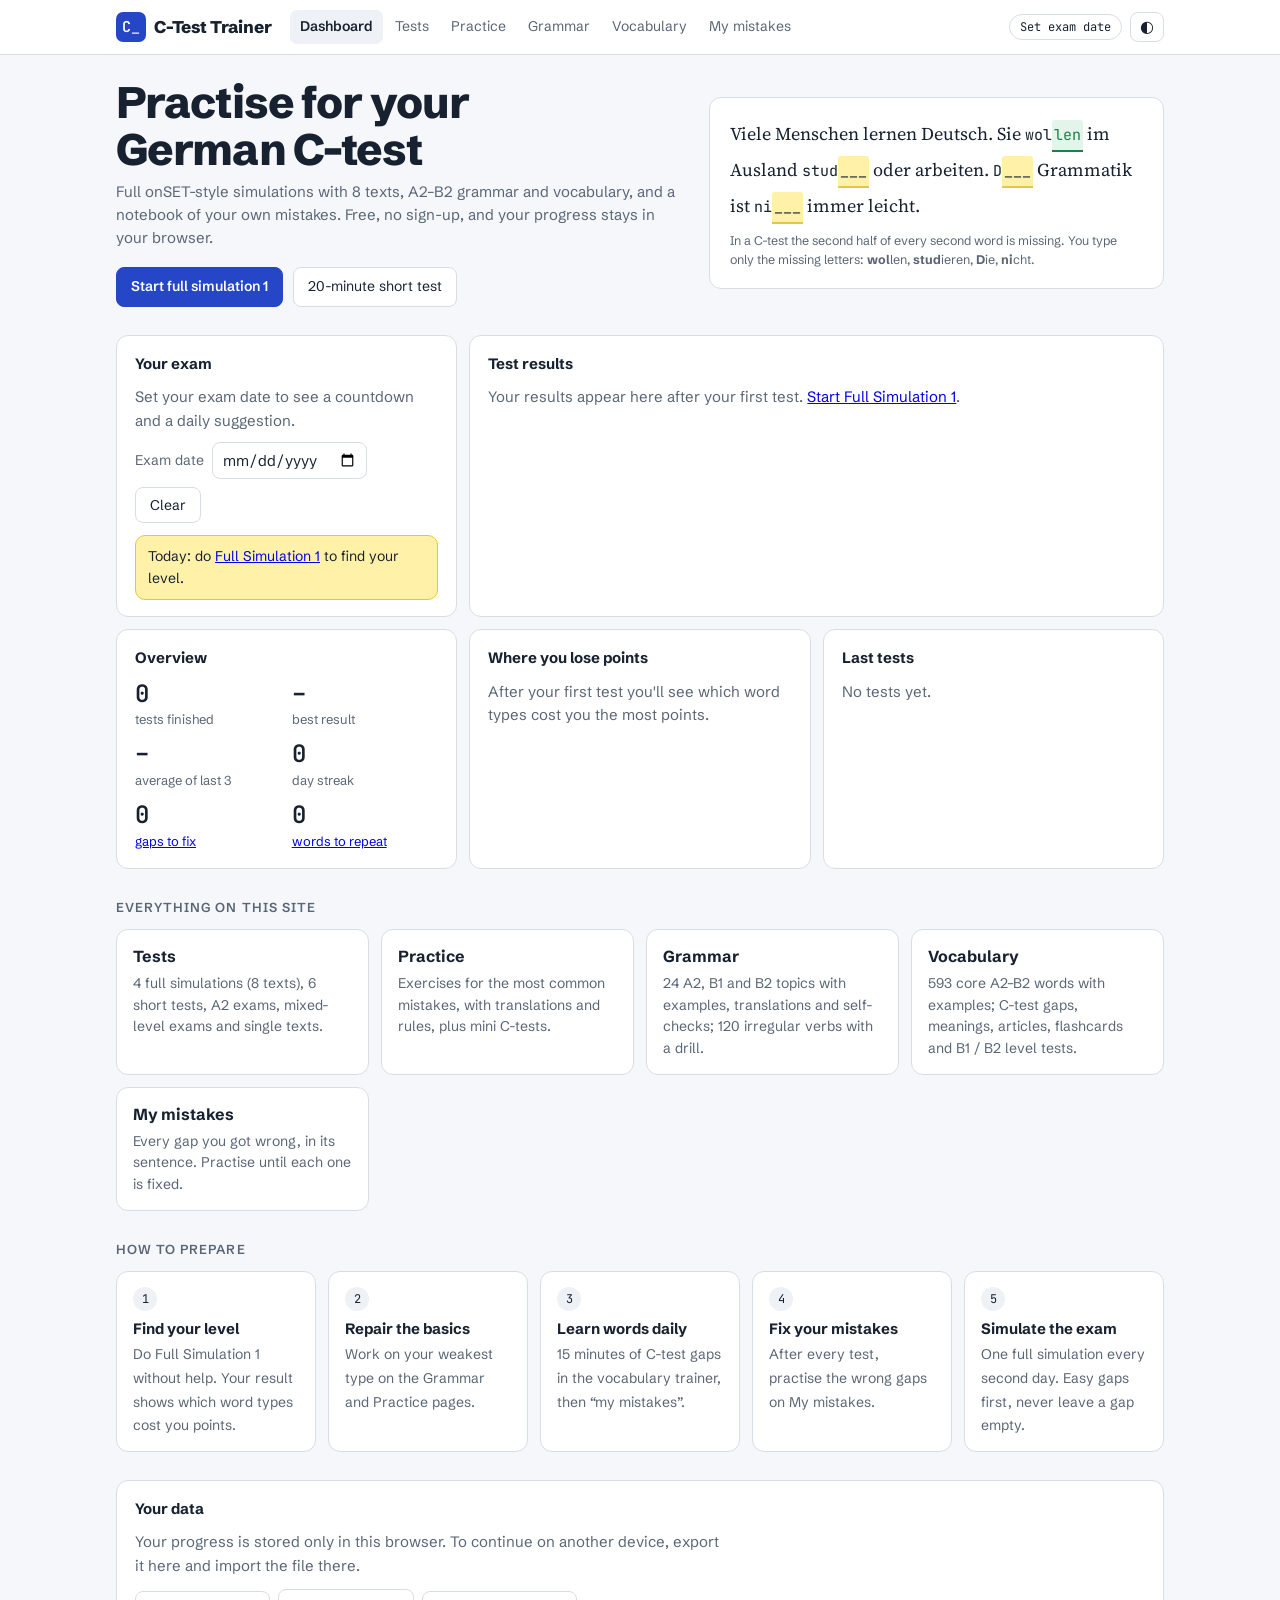
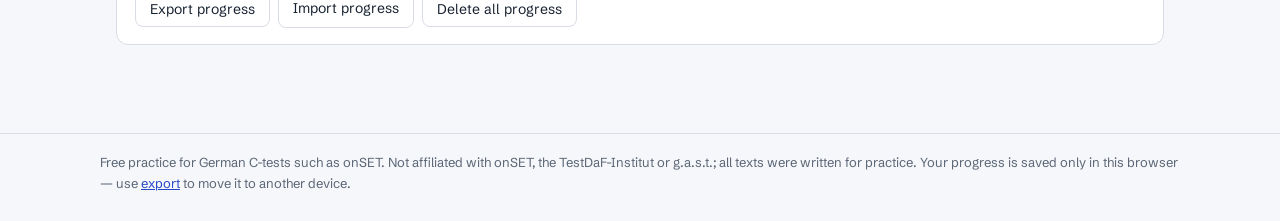
==== index.html @ a5097a30 "Add onSET C-test practice site Static site for practising the German onSET C-test: simulations, shor" ====
<!doctype html>
<html lang="en">
<head>
<meta charset="utf-8">
<meta name="viewport" content="width=device-width, initial-scale=1, viewport-fit=cover">
<title>C-Test Trainer · free onSET practice</title>
<meta name="description" content="Free practice for German C-tests such as onSET: full 8-text simulations, grammar and vocabulary for A2–B2, a mistake notebook and progress tracking. No sign-up.">
<meta property="og:title" content="C-Test Trainer · free onSET practice">
<meta property="og:description" content="Full C-test simulations, A2–B2 grammar and vocabulary, a mistake notebook and progress tracking. No sign-up.">
<link rel="icon" href="assets/icon.svg" type="image/svg+xml">
<link rel="stylesheet" href="assets/common.css">
<script src="assets/common.js"></script>
<link rel="preconnect" href="https://fonts.googleapis.com">
<link rel="preconnect" href="https://fonts.gstatic.com" crossorigin>
<link rel="stylesheet" href="https://fonts.googleapis.com/css2?family=JetBrains+Mono:wght@400;600&family=Schibsted+Grotesk:wght@400;600;800&family=Source+Serif+4:opsz,wght@8..60,400;8..60,600&display=swap">
<style>
/* Layout: intro with a sample C-test line, then a dashboard grid (exam date, stats, chart, focus), then the method and data tools */
.hero{display:grid;grid-template-columns:minmax(0,1.25fr) minmax(0,1fr);gap:24px;align-items:center}
.hero h1{font-size:clamp(30px,5vw,44px);line-height:1.08}
.hero .cta{display:flex;gap:10px;flex-wrap:wrap;margin-top:18px}
.sample{background:var(--card);border:1px solid var(--line);border-radius:12px;padding:18px 20px;font-family:var(--text);font-size:18px;line-height:2}
.sample .g{font-family:var(--mono);font-size:15px;white-space:nowrap}
.sample .g i{display:inline-block;min-width:3.4ch;border-bottom:2px solid var(--mark-line);background:var(--mark);font-style:normal;text-align:center;border-radius:3px 3px 0 0;padding:0 2px}
.sample .g i.on{background:var(--ok-bg);border-color:var(--ok);color:var(--ok)}
.sample small{display:block;font-family:var(--ui);font-size:12.5px;color:var(--muted);line-height:1.5;margin-top:8px}
@media (max-width:760px){.hero{grid-template-columns:1fr}}
.dash{display:grid;grid-template-columns:repeat(12,minmax(0,1fr));gap:12px}
.dash > *{grid-column:span 12}
@media (min-width:860px){.c4{grid-column:span 4}.c8{grid-column:span 8}.c6{grid-column:span 6}}
.box h3{margin:0 0 10px;font-size:15px}
.big{font-family:var(--mono);font-size:40px;font-weight:600;line-height:1}
.big small{font-size:.4em;color:var(--muted);margin-left:4px}
.stats{display:grid;grid-template-columns:repeat(2,minmax(0,1fr));gap:10px}
.stat b{display:block;font-family:var(--mono);font-size:24px;font-weight:600;line-height:1.15}
.stat span{font-size:13px;color:var(--muted)}
.chart svg{width:100%;height:auto;display:block}
.chart .axis{font-family:var(--mono);font-size:10px;fill:var(--muted)}
.chart .grid{stroke:var(--line);stroke-width:1}
.chart .line{fill:none;stroke:var(--accent);stroke-width:2.2}
.chart .area{fill:var(--accent);opacity:.1}
.chart .dot{fill:var(--accent)}
.chart .last{fill:var(--card);stroke:var(--accent);stroke-width:2.5}
.chart .lbl{font-family:var(--mono);font-size:11px;fill:var(--ink);font-weight:600}
.catrow{display:grid;grid-template-columns:minmax(0,1fr) 64px;gap:2px 10px;margin-bottom:10px}
.catrow .bar{grid-column:1/-1;height:8px;border-radius:4px;background:var(--line);overflow:hidden}
.catrow .bar i{display:block;height:100%;background:var(--ok)}
.catrow.weak .bar i{background:var(--bad)}
.steps{list-style:none;margin:0;padding:0;display:grid;grid-template-columns:repeat(auto-fit,minmax(190px,1fr));gap:12px;counter-reset:s}
.steps li{background:var(--card);border:1px solid var(--line);border-radius:12px;padding:14px 16px;counter-increment:s}
.steps li::before{content:counter(s);display:inline-flex;width:24px;height:24px;border-radius:50%;background:var(--soft);color:var(--ink);font-family:var(--mono);font-size:12px;align-items:center;justify-content:center;margin-bottom:6px}
.steps b{display:block;margin-bottom:2px}
.steps span{font-size:14px;color:var(--muted)}
.cards{display:grid;grid-template-columns:repeat(auto-fit,minmax(220px,1fr));gap:12px}
.card{display:flex;flex-direction:column;gap:4px;background:var(--card);border:1px solid var(--line);border-radius:12px;padding:14px 16px;text-decoration:none;color:var(--ink)}
.card:hover{border-color:var(--accent)}
.card b{font-size:16px}
.card span{font-size:14px;color:var(--muted)}
.datebox{display:flex;gap:8px;align-items:center;flex-wrap:wrap;margin-top:10px}
.datebox input{font-family:var(--ui);font-size:15px;padding:7px 9px;border:1px solid var(--line);border-radius:8px;background:var(--card);color:var(--ink)}
.today{background:var(--mark);border:1px solid var(--mark-line);border-radius:10px;padding:10px 12px;font-size:14px;margin-top:12px}
.confirm{display:flex;gap:8px;align-items:center;flex-wrap:wrap;font-size:14px}
.msg{font-size:13px;color:var(--muted)}
</style>
</head>
<body>
<main class="page">
  <section class="hero">
    <div>
      <h1>Practise for your German C-test</h1>
      <p class="lead">Full onSET-style simulations with 8 texts, A2–B2 grammar and vocabulary, and a notebook of your own mistakes. Free, no sign-up, and your progress stays in your browser.</p>
      <div class="cta"><a class="btn primary" href="test.html#F1">Start full simulation 1</a><a class="btn" href="test.html#O1">20-minute short test</a></div>
    </div>
    <div class="sample" aria-label="Example of a C-test">
      Viele Menschen lernen Deutsch. Sie <span class="g">wol<i class="on">len</i></span> im Ausland <span class="g">stud<i>___</i></span> oder arbeiten. <span class="g">D<i>___</i></span> Grammatik ist <span class="g">ni<i>___</i></span> immer leicht.
      <small>In a C-test the second half of every second word is missing. You type only the missing letters: <b>wol</b>len, <b>stud</b>ieren, <b>D</b>ie, <b>ni</b>cht.</small>
    </div>
  </section>

  <section class="dash" aria-label="Your progress">
    <div class="box c4" id="exam">
      <h3>Your exam</h3>
      <div id="countdown"></div>
      <div class="datebox"><label for="examDate" class="muted" style="font-size:14px">Exam date</label><input type="date" id="examDate"><button class="btn" id="clearDate" type="button">Clear</button></div>
      <div class="today" id="todayPlan"></div>
    </div>
    <div class="box c8 chart">
      <h3>Test results</h3>
      <div id="chart"></div>
    </div>
    <div class="box c4">
      <h3>Overview</h3>
      <div class="stats" id="stats"></div>
    </div>
    <div class="box c4">
      <h3>Where you lose points</h3>
      <div id="cats"></div>
    </div>
    <div class="box c4">
      <h3>Last tests</h3>
      <div id="last"></div>
    </div>
  </section>

  <section>
    <h2>Everything on this site</h2>
    <div class="cards">
      <a class="card" href="test.html"><b>Tests</b><span>4 full simulations (8 texts), 6 short tests, A2 exams, mixed-level exams and single texts.</span></a>
      <a class="card" href="practice.html"><b>Practice</b><span>Exercises for the most common mistakes, with translations and rules, plus mini C-tests.</span></a>
      <a class="card" href="grammar.html"><b>Grammar</b><span>24 A2, B1 and B2 topics with examples, translations and self-checks; 120 irregular verbs with a drill.</span></a>
      <a class="card" href="vocab.html"><b>Vocabulary</b><span>593 core A2–B2 words with examples; C-test gaps, meanings, articles, flashcards and B1 / B2 level tests.</span></a>
      <a class="card" href="mistakes.html"><b>My mistakes</b><span>Every gap you got wrong, in its sentence. Practise until each one is fixed.</span></a>
    </div>
  </section>

  <section>
    <h2>How to prepare</h2>
    <ol class="steps">
      <li><b>Find your level</b><span>Do Full Simulation 1 without help. Your result shows which word types cost you points.</span></li>
      <li><b>Repair the basics</b><span>Work on your weakest type on the Grammar and Practice pages.</span></li>
      <li><b>Learn words daily</b><span>15 minutes of C-test gaps in the vocabulary trainer, then “my mistakes”.</span></li>
      <li><b>Fix your mistakes</b><span>After every test, practise the wrong gaps on My mistakes.</span></li>
      <li><b>Simulate the exam</b><span>One full simulation every second day. Easy gaps first, never leave a gap empty.</span></li>
    </ol>
  </section>

  <section class="box" id="data">
    <h3>Your data</h3>
    <p style="margin:0 0 12px;max-width:65ch" class="muted">Your progress is stored only in this browser. To continue on another device, export it here and import the file there.</p>
    <div class="confirm">
      <button class="btn" id="export" type="button">Export progress</button>
      <label class="btn" for="importFile" style="cursor:pointer">Import progress</label><input type="file" id="importFile" accept="application/json,.json" hidden>
      <button class="btn" id="reset" type="button">Delete all progress</button>
      <span id="resetConfirm" hidden>Really delete everything? <button class="btn" id="resetYes" type="button" style="border-color:var(--bad);color:var(--bad)">Yes, delete</button> <button class="btn" id="resetNo" type="button">Cancel</button></span>
      <span class="msg" id="dataMsg"></span>
    </div>
  </section>
</main>
<script>
(function(){
"use strict";
const esc = s => String(s).replace(/[&<>"]/g, c => ({"&":"&amp;","<":"&lt;",">":"&gt;",'"':"&quot;"}[c]));
const CATN = {fn:"Small words", det:"Articles & pronouns", verb:"Verbs & adjectives", noun:"Nouns"};
const CATLINK = {fn:"vocab.html", det:"grammar.html#artikel", verb:"grammar.html#verbliste", noun:"grammar.html#nomen"};
const attempts = CTT.list("attempts").filter(a=>a.max>0 && (a.texts||[]).length).sort((a,b)=>String(a.updated||a.at).localeCompare(String(b.updated||b.at)));
const finished = attempts.filter(a=>a.status==="finished");

/* exam date + countdown + today's suggestion */
const dateIn = document.getElementById("examDate");
dateIn.value = CTT.getExamDate();
function renderExam(){
  const dl = CTT.daysLeft();
  document.getElementById("countdown").innerHTML = dl===null ? `<p class="muted" style="margin:0">Set your exam date to see a countdown and a daily suggestion.</p>`
    : dl>0 ? `<span class="big">${dl}<small>${dl===1?"day":"days"} left</small></span>` : dl===0 ? `<span class="big" style="font-size:30px">Exam day · Viel Erfolg!</span>` : `<p class="muted" style="margin:0">That date has passed. Set your next exam date.</p>`;
  let plan;
  const last = finished[finished.length-1];
  const studiedToday = !!CTT.store.days[CTT.today()];
  if(dl===0) plan = "Today: no new material. Read the first and last sentence of each text, fill easy gaps first, never leave a gap empty.";
  else if(dl===1) plan = "Tomorrow is the exam: only light review today (vocabulary flashcards, 1–2 short texts) and sleep early.";
  else if(!finished.length) plan = `Today: do <a href="test.html#F1">Full Simulation 1</a> to find your level.`;
  else {
    const daysSince = last ? Math.round((new Date(CTT.today()) - new Date(String(last.updated||last.at).slice(0,10)))/864e5) : 9;
    const weak = weakest();
    if(daysSince>=2) plan = `Today: a full simulation. Next up: <a href="test.html#${nextSim()}">${nextSim().replace("F","Full Simulation ")}</a>.`;
    else plan = `Today: fix your mistakes on <a href="mistakes.html">My mistakes</a>, then practise <a href="${CATLINK[weak]||"practice.html"}">${CATN[weak]||"your weakest area"}</a> and 15 minutes of <a href="vocab.html">vocabulary</a>.`;
  }
  document.getElementById("todayPlan").innerHTML = (studiedToday ? "✓ You practised today. " : "") + plan;
}
function nextSim(){ for(const s of ["F1","F2","F3","F4"]){ if(!finished.some(a=>(a.texts||[]).some(t=>String(t.id||"").startsWith(s.toLowerCase()+"-")))) return s; } return "F1"; }
dateIn.addEventListener("change",()=>{ CTT.setExamDate(dateIn.value); renderExam(); });
document.getElementById("clearDate").onclick = ()=>{ dateIn.value=""; CTT.setExamDate(""); renderExam(); };

/* category totals over all saved tests */
function catTotals(){ const t = {}; attempts.forEach(a=>Object.entries(a.cats||{}).forEach(([k,v])=>{ t[k]=t[k]||{ok:0,n:0}; t[k].ok+=v.ok; t[k].n+=v.n; })); return t; }
function weakest(){ const t = catTotals(); const r = Object.entries(t).filter(([,v])=>v.n>0).sort((a,b)=>a[1].ok/a[1].n-b[1].ok/b[1].n); return r.length ? r[0][0] : null; }

/* stats */
function renderStats(){
  const pcts = finished.map(a=>a.score/a.max*100);
  const best = pcts.length ? Math.round(Math.max(...pcts)) : null;
  const last3 = pcts.slice(-3); const avg = last3.length ? Math.round(last3.reduce((x,y)=>x+y,0)/last3.length) : null;
  let vocabMiss = 0; try{ vocabMiss = ((JSON.parse(localStorage.getItem("vocab-a2b1-v1"))||{}).miss||[]).length; }catch(e){}
  const open = new Set(); attempts.forEach(a=>(a.mistakes||[]).forEach(m=>{ const k=m.word+"|"+m.ctx; if(!(CTT.store.fixed||{})[k]) open.add(k); }));
  document.getElementById("stats").innerHTML = [
    [finished.length, "tests finished"], [best===null?"–":best+"%", "best result"], [avg===null?"–":avg+"%", "average of last 3"], [CTT.streak(), "day streak"], [open.size, `<a href="mistakes.html">gaps to fix</a>`], [vocabMiss, `<a href="vocab.html">words to repeat</a>`]
  ].map(([n,l])=>`<div class="stat"><b>${n}</b><span>${l}</span></div>`).join("");
}

/* chart: percentage per finished test, drawn to scale */
function renderChart(){
  const el = document.getElementById("chart");
  const pts = finished.slice(-20);
  if(pts.length<1){ el.innerHTML = `<p class="muted" style="margin:0">Your results appear here after your first test. <a href="test.html#F1">Start Full Simulation 1</a>.</p>`; return; }
  const W = 640, H = 220, L = 40, R = 16, T = 14, B = 30;
  const x = i => pts.length===1 ? (L+W-R)/2 : L + i*(W-L-R)/(pts.length-1);
  const y = p => T + (100-p)*(H-T-B)/100;
  const vals = pts.map(a=>a.score/a.max*100);
  let s = `<svg viewBox="0 0 ${W} ${H}" role="img" aria-label="Test results in percent, oldest to newest">`;
  [0,25,50,75,100].forEach(g=>{ s += `<line class="grid" x1="${L}" x2="${W-R}" y1="${y(g)}" y2="${y(g)}"/><text class="axis" x="${L-6}" y="${y(g)+3}" text-anchor="end">${g}%</text>`; });
  const path = vals.map((v,i)=>`${i?"L":"M"}${x(i).toFixed(1)},${y(v).toFixed(1)}`).join(" ");
  if(vals.length>1) s += `<path class="area" d="${path} L${x(vals.length-1).toFixed(1)},${y(0)} L${x(0).toFixed(1)},${y(0)} Z"/><path class="line" d="${path}"/>`;
  vals.forEach((v,i)=>{ s += `<circle class="${i===vals.length-1?"last":"dot"}" cx="${x(i).toFixed(1)}" cy="${y(v).toFixed(1)}" r="${i===vals.length-1?5:3}"><title>${esc(pts[i].title)}: ${pts[i].score}/${pts[i].max}</title></circle>`; });
  const lv = vals[vals.length-1], lx = x(vals.length-1);
  s += `<text class="lbl" x="${Math.min(lx, W-R-4)}" y="${Math.max(y(lv)-10, 12)}" text-anchor="${lx>W-80?"end":"middle"}">${Math.round(lv)}%</text>`;
  s += `<text class="axis" x="${L}" y="${H-8}">oldest</text><text class="axis" x="${W-R}" y="${H-8}" text-anchor="end">newest</text></svg>`;
  el.innerHTML = s;
}
function renderCats(){
  const t = catTotals(); const rows = Object.entries(t).filter(([,v])=>v.n>0).sort((a,b)=>a[1].ok/a[1].n-b[1].ok/b[1].n);
  document.getElementById("cats").innerHTML = rows.length ? rows.map(([k,v],i)=>`<div class="catrow ${i===0?"weak":""}"><a href="${CATLINK[k]}">${CATN[k]}</a><span class="num" style="text-align:right">${Math.round(v.ok/v.n*100)}%</span><span class="bar"><i style="width:${v.ok/v.n*100}%"></i></span></div>`).join("") + `<p class="msg" style="margin:4px 0 0">Share of correct gaps per word type, over all your tests. Red = practise this first.</p>`
    : `<p class="muted" style="margin:0">After your first test you'll see which word types cost you the most points.</p>`;
}
function renderLast(){
  const rows = attempts.slice(-5).reverse();
  document.getElementById("last").innerHTML = rows.length ? rows.map(a=>`<div style="display:flex;justify-content:space-between;gap:8px;padding:5px 0;border-bottom:1px solid var(--line);font-size:14px"><span>${esc(a.title)}${a.status!=="finished"?' <span class="muted">(stopped)</span>':""}<br><span class="muted" style="font-size:12px">${esc(String(a.updated||a.at).slice(0,10))}</span></span><span class="num">${a.score}/${a.max}</span></div>`).join("")
    : `<p class="muted" style="margin:0">No tests yet.</p>`;
}

/* data tools */
const msg = document.getElementById("dataMsg");
document.getElementById("export").onclick = ()=>{ CTT.exportData(); msg.textContent = "Exported. Keep the file to import it later."; };
document.getElementById("importFile").onchange = e=>{ const f = e.target.files[0]; if(!f) return;
  CTT.importData(f).then(()=>{ msg.textContent = "Imported. Reloading…"; setTimeout(()=>location.reload(), 600); }).catch(err=>{ msg.textContent = err.message || "Could not read this file."; }); };
document.getElementById("reset").onclick = ()=>{ document.getElementById("resetConfirm").hidden = false; };
document.getElementById("resetNo").onclick = ()=>{ document.getElementById("resetConfirm").hidden = true; };
document.getElementById("resetYes").onclick = ()=>{ CTT.resetData(); msg.textContent = "All progress deleted. Reloading…"; setTimeout(()=>location.reload(), 600); };

renderExam(); renderStats(); renderChart(); renderCats(); renderLast();
})();
</script>
</body>
</html>
---- assets/common.css ----
/* C-Test Trainer · shared tokens, navigation, footer and base components */
:root{
  --paper:#f5f7fa; --card:#ffffff; --ink:#172130; --muted:#5a6575; --line:#d8dde5; --soft:#eef1f6;
  --accent:#2446c7; --accent-ink:#ffffff; --mark:#fff1a8; --mark-line:#e2c64a;
  --ok:#1d7f47; --ok-bg:#e3f4ea; --bad:#b8322b; --bad-bg:#fbe7e5;
  --ui:"Schibsted Grotesk",system-ui,-apple-system,"Segoe UI",sans-serif;
  --text:"Source Serif 4",Georgia,"Times New Roman",serif;
  --mono:"JetBrains Mono",ui-monospace,Menlo,Consolas,monospace;
}
@media (prefers-color-scheme: dark){:root:not([data-theme="light"]){
  --paper:#0f131a; --card:#161c26; --ink:#e5e9f0; --muted:#98a2b1; --line:#2a3240; --soft:#1c2330;
  --accent:#8aa4ff; --accent-ink:#0f131a; --mark:#3a3417; --mark-line:#8a7a2c;
  --ok:#5fcf8f; --ok-bg:#16301f; --bad:#ff8a80; --bad-bg:#3a1c1a; color-scheme:dark}}
:root[data-theme="dark"]{
  --paper:#0f131a; --card:#161c26; --ink:#e5e9f0; --muted:#98a2b1; --line:#2a3240; --soft:#1c2330;
  --accent:#8aa4ff; --accent-ink:#0f131a; --mark:#3a3417; --mark-line:#8a7a2c;
  --ok:#5fcf8f; --ok-bg:#16301f; --bad:#ff8a80; --bad-bg:#3a1c1a; color-scheme:dark}
:root[data-theme="light"]{color-scheme:light}
*{box-sizing:border-box}
html,body{margin:0}
body{background:var(--paper);color:var(--ink);font-family:var(--ui);font-size:15px;line-height:1.55;-webkit-text-size-adjust:100%}
img{max-width:100%}
[hidden]{display:none!important}

/* navigation */
.ctt-nav{position:relative;z-index:50;background:var(--card);border-bottom:1px solid var(--line);padding-top:env(safe-area-inset-top,0px)}
.ctt-nav-in{max-width:1080px;margin:0 auto;padding:10px 16px;display:flex;align-items:center;gap:8px 18px;flex-wrap:wrap}
.ctt-brand{display:flex;align-items:center;gap:8px;font-weight:800;font-size:17px;letter-spacing:-.01em;color:var(--ink);text-decoration:none;white-space:nowrap}
.ctt-logo{display:inline-flex;align-items:baseline;justify-content:center;width:30px;height:30px;border-radius:7px;background:var(--accent);color:var(--accent-ink);font-family:var(--mono);font-size:15px;font-weight:600;line-height:30px}
.ctt-logo i{font-style:normal;opacity:.75}
.ctt-links{display:flex;gap:2px;overflow-x:auto;flex:1 1 auto;min-width:0;scrollbar-width:none}
.ctt-links::-webkit-scrollbar{display:none}
.ctt-links a{flex:none;color:var(--muted);text-decoration:none;font-size:14px;padding:6px 10px;border-radius:7px}
.ctt-links a:hover{color:var(--ink);background:var(--soft)}
.ctt-links a[aria-current="page"]{color:var(--ink);background:var(--soft);font-weight:600}
.ctt-tools{display:flex;align-items:center;gap:8px;margin-left:auto}
.ctt-chip{font-family:var(--mono);font-size:12px;padding:3px 10px;border:1px solid var(--line);border-radius:999px;color:var(--ink);text-decoration:none;white-space:nowrap}
.ctt-chip b{color:var(--accent)}
.ctt-theme{font-size:16px;line-height:1;padding:6px 9px;border-radius:8px;border:1px solid var(--line);background:var(--card);color:var(--ink);cursor:pointer}
.ctt-nav a:focus-visible,.ctt-theme:focus-visible{outline:3px solid var(--accent);outline-offset:2px}
@media (max-width:640px){.ctt-links{order:3;flex-basis:100%}.ctt-nav-in{gap:6px 10px}}

/* footer */
.ctt-foot{border-top:1px solid var(--line);margin-top:48px;padding:18px 16px calc(28px + env(safe-area-inset-bottom,0px));color:var(--muted);font-size:13px}
.ctt-foot div{max-width:1080px;margin:0 auto}
.ctt-foot a{color:var(--accent)}

/* base components for the new pages */
.page{max-width:1080px;margin:0 auto;padding-inline:16px;padding-block:24px 40px;display:flex;flex-direction:column;gap:28px}
.page h1{font-size:30px;font-weight:800;letter-spacing:-.02em;margin:0;text-wrap:balance}
.page h2{font-size:13px;text-transform:uppercase;letter-spacing:.08em;color:var(--muted);margin:0 0 12px;font-weight:600}
.lead{color:var(--muted);margin:6px 0 0;max-width:65ch}
.box{background:var(--card);border:1px solid var(--line);border-radius:12px;padding:16px 18px;min-width:0}
.grid{display:grid;grid-template-columns:repeat(auto-fit,minmax(220px,1fr));gap:12px}
.btn{font-family:var(--ui);font-size:14px;cursor:pointer;border-radius:8px;border:1px solid var(--line);background:var(--card);color:var(--ink);padding:8px 14px;text-decoration:none;display:inline-flex;align-items:center;gap:6px}
.btn:hover{border-color:var(--accent)}
.btn.primary{background:var(--accent);color:var(--accent-ink);border-color:var(--accent);font-weight:600}
.btn:focus-visible,input:focus-visible,select:focus-visible{outline:3px solid var(--accent);outline-offset:2px}
.num{font-family:var(--mono);font-variant-numeric:tabular-nums}
.muted{color:var(--muted)}
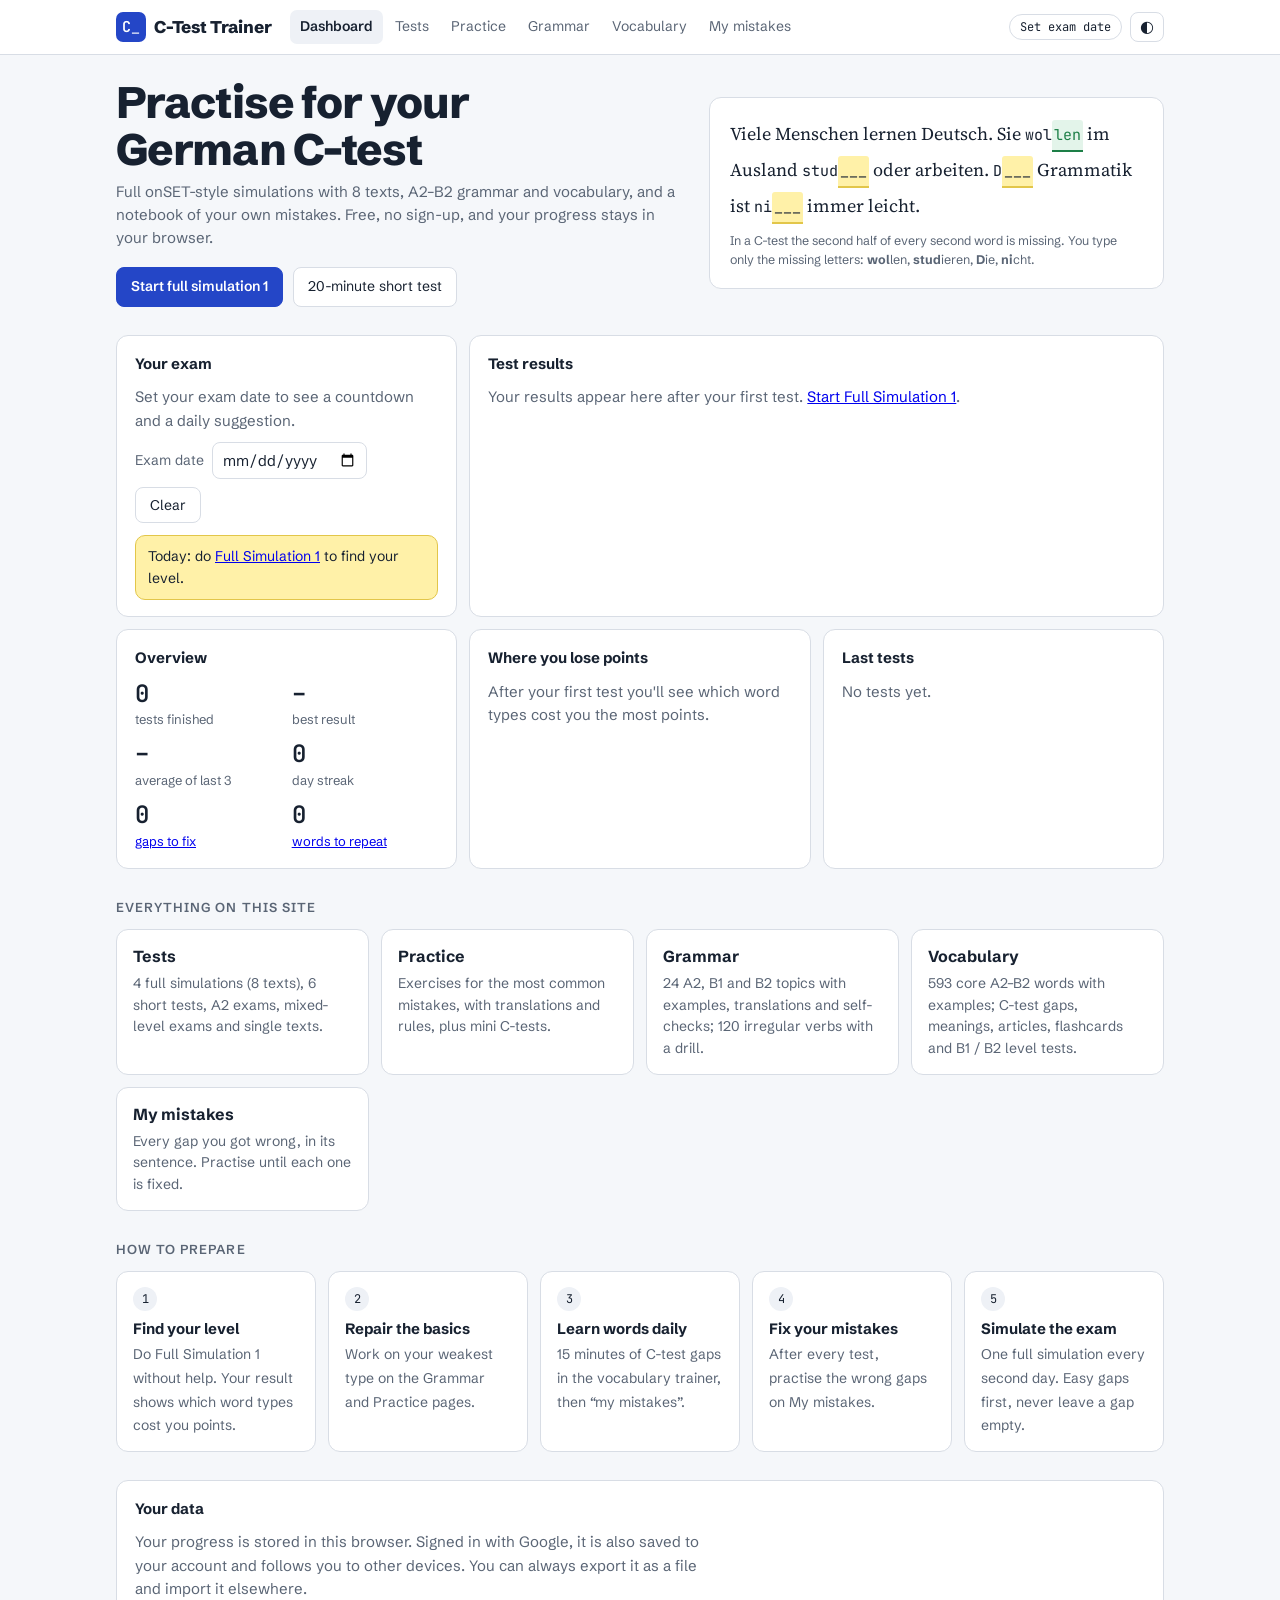
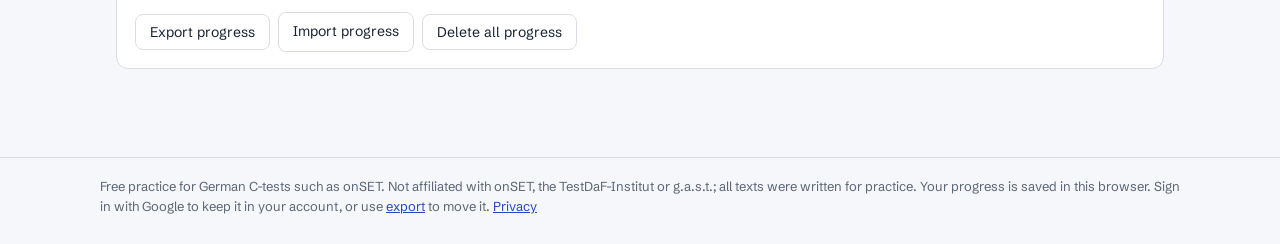
==== commit 6a3b99f2: "Add Google sign-in and account sync with Firebase Optional: when assets/firebase-config.js is filled" ====
--- a/index.html
+++ b/index.html
@@ -125,12 +125,13 @@
 
   <section class="box" id="data">
     <h3>Your data</h3>
-    <p style="margin:0 0 12px;max-width:65ch" class="muted">Your progress is stored only in this browser. To continue on another device, export it here and import the file there.</p>
+    <div id="accountBox"></div>
+    <p style="margin:0 0 12px;max-width:65ch" class="muted">Your progress is stored in this browser. Signed in with Google, it is also saved to your account and follows you to other devices. You can always export it as a file and import it elsewhere.</p>
     <div class="confirm">
       <button class="btn" id="export" type="button">Export progress</button>
       <label class="btn" for="importFile" style="cursor:pointer">Import progress</label><input type="file" id="importFile" accept="application/json,.json" hidden>
       <button class="btn" id="reset" type="button">Delete all progress</button>
-      <span id="resetConfirm" hidden>Really delete everything? <button class="btn" id="resetYes" type="button" style="border-color:var(--bad);color:var(--bad)">Yes, delete</button> <button class="btn" id="resetNo" type="button">Cancel</button></span>
+      <span id="resetConfirm" hidden>Really delete everything, including the copy in your account if you are signed in? <button class="btn" id="resetYes" type="button" style="border-color:var(--bad);color:var(--bad)">Yes, delete</button> <button class="btn" id="resetNo" type="button">Cancel</button></span>
       <span class="msg" id="dataMsg"></span>
     </div>
   </section>
@@ -222,7 +223,7 @@
   CTT.importData(f).then(()=>{ msg.textContent = "Imported. Reloading…"; setTimeout(()=>location.reload(), 600); }).catch(err=>{ msg.textContent = err.message || "Could not read this file."; }); };
 document.getElementById("reset").onclick = ()=>{ document.getElementById("resetConfirm").hidden = false; };
 document.getElementById("resetNo").onclick = ()=>{ document.getElementById("resetConfirm").hidden = true; };
-document.getElementById("resetYes").onclick = ()=>{ CTT.resetData(); msg.textContent = "All progress deleted. Reloading…"; setTimeout(()=>location.reload(), 600); };
+document.getElementById("resetYes").onclick = ()=>{ msg.textContent = "Deleting…"; CTT.resetData().then(()=>{ msg.textContent = "All progress deleted. Reloading…"; setTimeout(()=>location.reload(), 600); }).catch(()=>{ msg.textContent = "Could not delete the copy in your account. Check your connection and try again."; }); };
 
 renderExam(); renderStats(); renderChart(); renderCats(); renderLast();
 })();
--- a/assets/common.css
+++ b/assets/common.css
@@ -58,3 +58,20 @@
 .btn:focus-visible,input:focus-visible,select:focus-visible{outline:3px solid var(--accent);outline-offset:2px}
 .num{font-family:var(--mono);font-variant-numeric:tabular-nums}
 .muted{color:var(--muted)}
+
+/* account button, menu and notices (assets/cloud.js) */
+.cc-btn{display:inline-flex;align-items:center;gap:6px;font-family:var(--ui);font-size:13.5px;padding:5px 11px;border-radius:8px;border:1px solid var(--line);background:var(--card);color:var(--ink);cursor:pointer;text-decoration:none;white-space:nowrap}
+.cc-btn:hover{border-color:var(--accent)}
+.cc-btn:focus-visible{outline:3px solid var(--accent);outline-offset:2px}
+.cc-me{padding:3px;border-radius:999px;position:relative}
+.cc-me img,.cc-init{width:28px;height:28px;border-radius:50%;display:block}
+.cc-init{background:var(--accent);color:var(--accent-ink);display:inline-flex;align-items:center;justify-content:center;font-weight:600;font-size:14px}
+.cc-dot{position:absolute;right:0;bottom:0;width:9px;height:9px;border-radius:50%;background:var(--ok);border:2px solid var(--card)}
+.cc-dot.busy{background:var(--mark-line)}
+.cc-dot.err{background:var(--bad)}
+.cc-pop{position:absolute;right:12px;top:calc(env(safe-area-inset-top,0px) + 54px);z-index:60;width:min(320px,calc(100vw - 24px));background:var(--card);border:1px solid var(--line);border-radius:12px;padding:14px;box-shadow:0 8px 28px rgba(0,0,0,.18)}
+.cc-pop img,.cc-box img{width:36px;height:36px;border-radius:50%;flex:none}
+.cc-pop .cc-init,.cc-box .cc-init{width:36px;height:36px;flex:none}
+.cc-box{display:flex;flex-wrap:wrap;gap:12px 18px;align-items:center;justify-content:space-between;border:1px solid var(--line);border-radius:10px;background:var(--soft);padding:12px 14px;margin-bottom:14px}
+.cc-box>div{min-width:0;max-width:60ch}
+.cc-toast{position:fixed;left:50%;transform:translateX(-50%);bottom:calc(16px + env(safe-area-inset-bottom,0px));z-index:70;width:min(560px,calc(100vw - 24px));background:var(--card);color:var(--ink);border:1px solid var(--line);border-radius:12px;padding:12px 14px;box-shadow:0 8px 28px rgba(0,0,0,.2);font-size:14px;display:flex;flex-wrap:wrap;gap:8px 12px;align-items:center}
